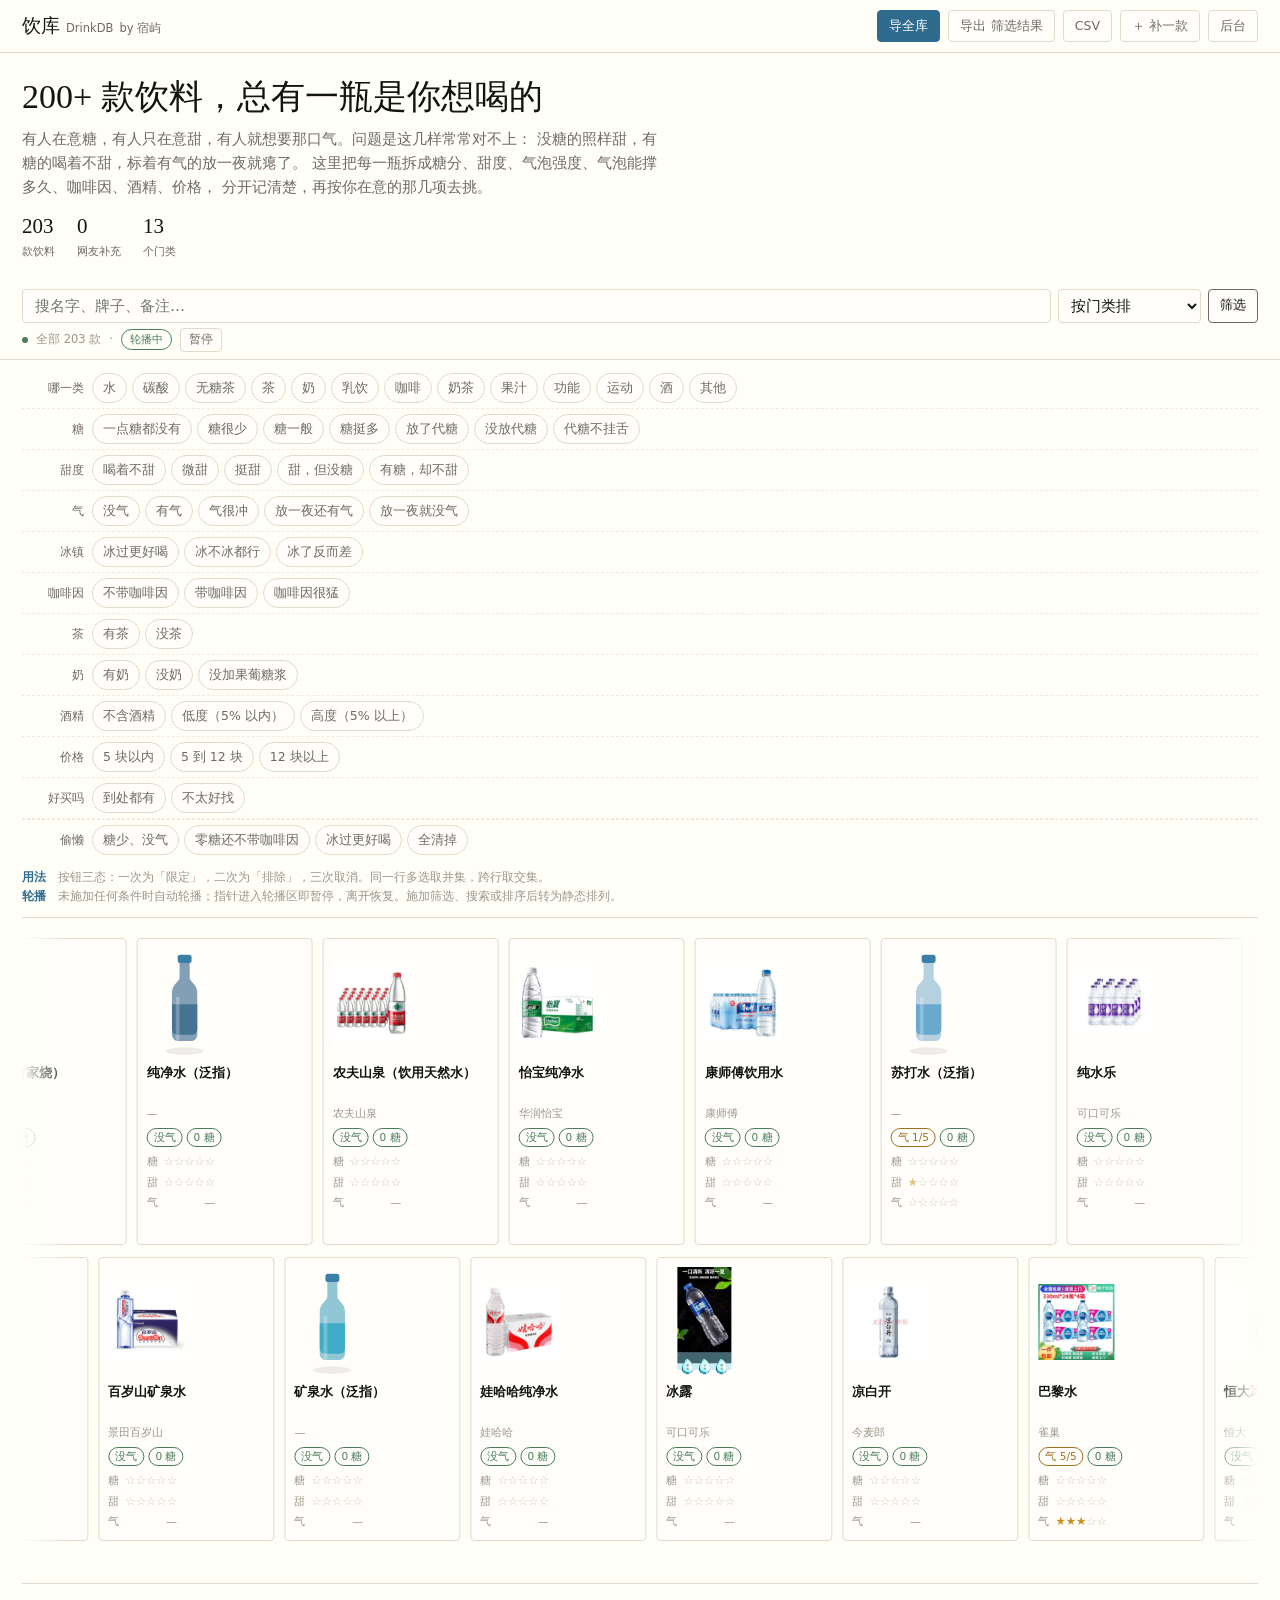
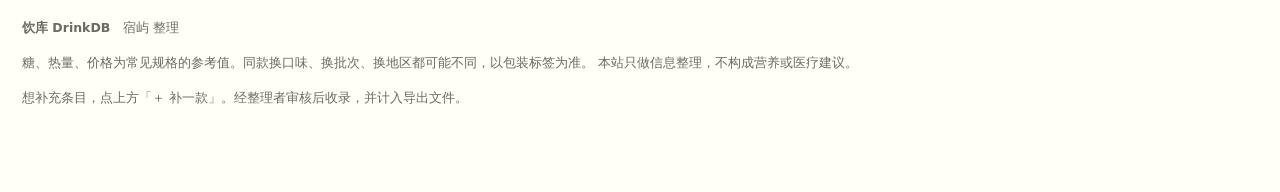
==== index.html @ 563e10b3 "饮库 DrinkDB：203 款饮料属性库 - 203 款饮料，含糖分/甜度/气泡强度/开瓶 24 小时后气泡残留/咖啡因/酒精/价格等 28 项特征 - 前台：无筛选时两排反向轮播（JS 驱动，指针" ====
<!DOCTYPE html>
<html lang="zh-CN">
<head>
<meta charset="utf-8">
<meta name="viewport" content="width=device-width, initial-scale=1, viewport-fit=cover">
<meta name="theme-color" content="#fffff8">
<title>饮库 DrinkDB · 200+ 款饮料，总有一瓶是你想喝的</title>
<meta name="description" content="200 多款饮料，逐瓶记下含糖量、甜度、气泡强度、气泡能撑多久、咖啡因、酒精和价格。可以按多项条件组合筛选，也能整库导成 Excel。">
<link rel="stylesheet" href="css/style.css">
</head>
<body>

<div class="topbar"><div class="wrap">
  <div class="logo">饮库<em>DrinkDB</em><em class="sig">by 宿屿</em></div>
  <div class="spacer"></div>
  <button class="tb fill" type="button" id="expAll">导全库</button>
  <button class="tb" type="button" id="expXls">导出<span class="only-wide">筛选结果</span></button>
  <button class="tb" type="button" id="expCsv">CSV</button>
  <button class="tb" type="button" id="openSubmit">＋ 补一款</button>
  <a class="tb" href="admin.html">后台</a>
</div></div>

<div class="wrap">

  <div class="hero">
    <h1>200+ 款饮料，总有一瓶是你想喝的</h1>
    <p>有人在意糖，有人只在意甜，有人就想要那口气。问题是这几样常常对不上：
       没糖的照样甜，有糖的喝着不甜，标着有气的放一夜就瘪了。
       这里把每一瓶拆成糖分、甜度、气泡强度、气泡能撑多久、咖啡因、酒精、价格，
       分开记清楚，再按你在意的那几项去挑。</p>

    <div class="tally">
      <div><b id="statAll">—</b><span>款饮料</span></div>
      <div><b id="statApproved">—</b><span>网友补充</span></div>
      <div><b id="statCats">—</b><span>个门类</span></div>
    </div>
    <p id="lsWarn" style="display:none;color:var(--warn);font-size:12.5px;margin-top:8px">
      这个浏览器把本地存储关了，网友补的条目只能暂存在内存里，刷新就没了。导出不受影响。
    </p>
  </div>
</div>

<!-- ================= 工具条 ================= -->
<div class="toolbar"><div class="wrap">
  <div class="row">
    <input class="search" type="search" id="search" placeholder="搜名字、牌子、备注…" aria-label="搜索">
    <select class="sortsel" id="sort" aria-label="排序"></select>
    <button class="tgl" type="button" id="filterToggle" aria-expanded="false" aria-controls="filterPanel">
      筛选 <b id="fnum" data-n="0">0</b>
    </button>
    <button class="tb" type="button" id="clearBtn" style="display:none">清空</button>
  </div>
  <div class="tallyline">
    <span class="dot" id="flowDot"></span>
    <span id="count">—</span>
    <span>·</span>
    <span id="modeTag">轮播中</span>
    <button class="tb" type="button" id="flowToggle" style="height:24px;font-size:11.5px;padding:0 8px">暂停</button>
  </div>
  <div class="summary" id="summary"></div>
</div></div>

<div class="wrap">
  <!-- ================= 筛选面板 ================= -->
  <div class="filters" id="filterPanel">
    <div id="filterRows"></div>
    <p class="fhint">
      <b>用法</b>　按钮三态：一次为「限定」，二次为「排除」，三次取消。同一行多选取并集，跨行取交集。<br>
      <b>轮播</b>　未施加任何条件时自动轮播；指针进入轮播区即暂停，离开恢复。施加筛选、搜索或排序后转为静态排列。
    </p>
  </div>

  <!-- ================= 流动区 ================= -->
  <div class="flow" id="flowZone">
    <div class="flowrow" id="flowA"></div>
    <div class="flowrow" id="flowB"></div>
  </div>

  <!-- ================= 网格 ================= -->
  <div class="grid" id="gridZone" style="display:none"></div>

  <footer>
    <p><b>饮库 DrinkDB</b>　<span id="footAuthor"></span></p>
    <p>糖、热量、价格为常见规格的参考值。同款换口味、换批次、换地区都可能不同，以包装标签为准。
       本站只做信息整理，不构成营养或医疗建议。</p>
    <p>想补充条目，点上方「＋ 补一款」。经整理者审核后收录，并计入导出文件。</p>
  </footer>
</div>

<!-- ================= 详情 ================= -->
<div class="modal" id="detail" role="dialog" aria-modal="true" aria-label="饮料详情">
  <div class="sheet">
    <div class="sheetbar">
      <h2>详情</h2>
      <button class="tb" type="button" data-close>关闭</button>
    </div>
    <div id="detailBody"></div>
  </div>
</div>

<!-- ================= 提交 ================= -->
<div class="modal" id="submit" role="dialog" aria-modal="true" aria-label="补一款饮料">
  <div class="sheet">
    <div class="sheetbar">
      <h2>补一款饮料</h2>
      <button class="tb" type="button" data-close>关闭</button>
    </div>
    <form id="submitForm">
      <div id="submitBody"></div>
      <div style="display:flex;gap:9px;margin-top:16px">
        <button class="tb fill" type="submit" style="height:38px;padding:0 16px">交给我审</button>
        <button class="tb" type="button" data-close style="height:38px;padding:0 16px">算了</button>
      </div>
    </form>
  </div>
</div>

<div class="toast" id="toast" role="status" aria-live="polite"></div>

<script src="js/config.js"></script>
<script src="js/data/_schema.js"></script>
<script src="js/data/01-water-soda.js"></script>
<script src="js/data/02-tea.js"></script>
<script src="js/data/03-milk-coffee.js"></script>
<script src="js/data/04-juice-sport.js"></script>
<script src="js/data/05-alcohol-other.js"></script>
<script src="assets/img/manifest.js"></script>
<script src="js/art.js"></script>
<script src="js/store.js"></script>
<script src="js/export.js"></script>
<script src="js/app.js"></script>
</body>
</html>
---- css/style.css ----
/* ============================================================
   饮库 DrinkDB —— 样式
   移动优先：先写给手机，再用 min-width 往上加。
   ============================================================ */
:root {
  --bg: #fffff8;
  --panel: #fffefa;
  --sunk: #f4f3e9;
  --text: #14140f;
  --muted: #6b6b62;
  --faint: #98988c;
  --rule: #dcdccd;
  --grid: #ececdf;
  --accent: #2f6b8f;
  --accent-soft: #e3eef4;
  --warn: #a1701f;
  --warn-soft: #f7efdb;
  --bad: #b23b3b;
  --bad-soft: #f9e6e4;
  --good: #4a7c59;
  --gold: #c9911f;
  --star-empty: #c9c9b9;
  --serif: "Palatino Linotype", Palatino, "Book Antiqua", Georgia, "Songti SC", "Source Han Serif SC", SimSun, serif;
  --sans: system-ui, -apple-system, "Segoe UI", "Microsoft YaHei", sans-serif;
  --mono: ui-monospace, Consolas, "Cascadia Mono", monospace;
  --r: 4px;
  --tap: 40px;
}
@media (prefers-color-scheme: dark) {
  :root {
    --bg: #141412; --panel: #1b1b18; --sunk: #23231f;
    --text: #e3e3da; --muted: #9c9c92; --faint: #78786f;
    --rule: #35352f; --grid: #292925;
    --accent: #82b5d8; --accent-soft: #1d2c36;
    --warn: #d8ae63; --warn-soft: #322a18;
    --bad: #e29a95; --bad-soft: #35201f;
    --good: #8fbf9f; --gold: #d9b356; --star-empty: #4d4d45;
  }
}
* { box-sizing: border-box; -webkit-tap-highlight-color: transparent; }
html, body { margin: 0; padding: 0; }
body {
  background: var(--bg); color: var(--text);
  font-family: var(--sans); font-size: 15px; line-height: 1.6;
  -webkit-font-smoothing: antialiased;
  overflow-x: hidden;
}
h1, h2 { font-family: var(--serif); font-weight: 400; margin: 0; }
a { color: var(--accent); }
button, input, select, textarea { font: inherit; color: inherit; }
:focus-visible { outline: 2px solid var(--accent); outline-offset: 2px; }
.wrap { max-width: 1460px; margin: 0 auto; padding: 0 14px; }
@media (min-width: 720px) { .wrap { padding: 0 22px; } }

/* ================= 顶栏 ================= */
.topbar {
  position: sticky; top: 0; z-index: 60;
  background: color-mix(in srgb, var(--bg) 94%, transparent);
  backdrop-filter: blur(10px); -webkit-backdrop-filter: blur(10px);
  border-bottom: 1px solid var(--rule);
}
.topbar .wrap {
  display: flex; align-items: center; gap: 8px;
  height: 52px; overflow-x: auto; scrollbar-width: none;
}
.topbar .wrap::-webkit-scrollbar { display: none; }
.logo { font-family: var(--serif); font-size: 19px; white-space: nowrap; flex: 0 0 auto; }
.logo em { font-style: normal; color: var(--muted); font-size: 11.5px; font-family: var(--sans); margin-left: 6px; }
.topbar .spacer { flex: 1 1 auto; min-width: 4px; }
.tb {
  border: 1px solid var(--rule); background: var(--panel); color: var(--muted);
  padding: 0 11px; height: 32px; border-radius: var(--r); cursor: pointer;
  font-size: 12.5px; text-decoration: none; white-space: nowrap; flex: 0 0 auto;
  display: inline-flex; align-items: center; gap: 5px;
}
.tb:hover, .tb:active { color: var(--text); border-color: var(--muted); }
.tb.fill { background: var(--accent); border-color: var(--accent); color: #fff; }
.tb.fill:hover { color: #fff; filter: brightness(1.08); }
/* 手机上把顶栏挤紧一点，尽量一屏放得下 */
@media (max-width: 600px) {
  .logo em { display: none; }
  .topbar .wrap { gap: 6px; height: 48px; }
  .tb { font-size: 12px; padding: 0 9px; height: 30px; }
  .tb .only-wide { display: none; }
}
.only-narrow { display: none; }
@media (max-width: 600px) { .only-narrow { display: inline; } }

/* ================= 开头 ================= */
.hero { padding: 22px 0 4px; }
.hero h1 { font-size: 25px; line-height: 1.28; margin-bottom: 8px; }
@media (min-width: 720px) { .hero h1 { font-size: 34px; } }
.hero p { color: var(--muted); margin: 0; font-size: 13.5px; }
@media (min-width: 720px) { .hero p { font-size: 15px; max-width: 68ch; } }
.tally { display: flex; flex-wrap: wrap; gap: 14px 22px; margin: 16px 0 2px; }
.tally div b { display: block; font-family: var(--serif); font-size: 21px; font-weight: 400; line-height: 1.1; }
.tally div span { font-size: 11px; color: var(--muted); }

/* ================= 工具条（吸顶） ================= */
.toolbar {
  position: sticky; top: 52px; z-index: 50;
  background: color-mix(in srgb, var(--bg) 94%, transparent);
  backdrop-filter: blur(10px); -webkit-backdrop-filter: blur(10px);
  border-bottom: 1px solid var(--rule);
  padding: 7px 0;
  margin: 14px 0 0;
}
.toolbar .row { display: flex; align-items: center; gap: 7px; }
.search {
  border: 1px solid var(--rule); background: var(--panel); border-radius: var(--r);
  padding: 0 12px; height: 34px; flex: 1 1 auto; min-width: 0;
}
.sortsel {
  border: 1px solid var(--rule); background: var(--panel); border-radius: var(--r);
  height: 34px; padding: 0 8px; cursor: pointer; flex: 0 0 auto; max-width: 44vw;
}
.tgl {
  border: 1px solid var(--rule); background: var(--panel); border-radius: var(--r);
  height: 34px; padding: 0 11px; cursor: pointer; flex: 0 0 auto; color: var(--muted);
  display: inline-flex; align-items: center; gap: 6px; font-size: 13px;
}
.tgl[aria-expanded="true"] { color: var(--text); border-color: var(--muted); }
.tgl b {
  background: var(--accent); color: #fff; font-weight: 400; font-size: 11px;
  min-width: 17px; height: 17px; border-radius: 9px; display: inline-flex;
  align-items: center; justify-content: center; padding: 0 5px;
}
.tgl b:empty, .tgl b[data-n="0"] { display: none; }
.tallyline { font-size: 11.5px; color: var(--faint); display: flex; gap: 8px; align-items: center; margin-top: 5px; flex-wrap: wrap; }
.dot { width: 6px; height: 6px; border-radius: 50%; background: var(--good); flex: 0 0 auto; }
.dot.paused { background: var(--warn); }

/* ================= 筛选面板 ================= */
.filters { display: none; padding: 6px 0 8px; border-bottom: 1px solid var(--rule); }
.filters.open { display: block; }
.frow { display: flex; gap: 8px; padding: 5px 0; border-bottom: 1px dashed var(--grid); }
.frow:last-child { border-bottom: 0; }
.frow > .fk {
  flex: 0 0 46px; font-size: 11px; color: var(--muted); padding-top: 8px;
  text-align: right; line-height: 1.3;
}
.frow .fv { display: flex; flex-wrap: wrap; gap: 5px; flex: 1 1 auto; min-width: 0; }
@media (min-width: 720px) {
  .frow > .fk { flex-basis: 62px; font-size: 11.5px; }
  .filters { padding: 8px 0 10px; }
}
.chip {
  border: 1px solid var(--rule); background: var(--panel); color: var(--muted);
  padding: 0 10px; height: 30px; border-radius: 999px; font-size: 12.5px;
  cursor: pointer; transition: background .12s, color .12s, border-color .12s;
  display: inline-flex; align-items: center; gap: 4px; white-space: nowrap;
}
.chip:active { transform: scale(.96); }
/* 三态：未选 / 选（蓝） / 不要（红） */
.chip[data-st="1"] { background: var(--accent); border-color: var(--accent); color: #fff; }
.chip[data-st="2"] { background: var(--bad); border-color: var(--bad); color: #fff; }
.chip[data-st="2"]::before { content: "✕"; font-size: 10px; opacity: .9; }
.fhint { font-size: 11.5px; color: var(--faint); margin: 8px 0 0; line-height: 1.7; }
.fhint b { color: var(--accent); }
.fhint i { color: var(--bad); font-style: normal; }
.quick { border-top: 1px dashed var(--grid); }

/* 已选条件摘要 */
.summary { display: flex; flex-wrap: wrap; gap: 5px; margin-top: 7px; }
.summary:empty { display: none; }
.sm {
  font-size: 11.5px; padding: 2px 9px; border-radius: 999px; cursor: pointer;
  border: 1px solid currentColor; background: transparent;
}
.sm.inc { color: var(--accent); }
.sm.exc { color: var(--bad); }

/* ================= 流动区 ================= */
.flow { margin: 14px 0 4px; }
.flowrow {
  position: relative; overflow: hidden; padding: 6px 0;
  touch-action: pan-y; cursor: grab;
  mask-image: linear-gradient(90deg, transparent, #000 4%, #000 96%, transparent);
  -webkit-mask-image: linear-gradient(90deg, transparent, #000 4%, #000 96%, transparent);
}
.flowrow.grabbing { cursor: grabbing; }
.flowtrack { display: flex; gap: 10px; width: max-content; }
.card {
  flex: 0 0 auto; width: 138px; background: var(--panel);
  border: 1px solid var(--rule); border-radius: var(--r);
  padding: 9px; display: flex; flex-direction: column; gap: 6px;
  cursor: pointer; text-align: left;
}
@media (min-width: 560px) { .card { width: 162px; } }
@media (min-width: 900px) { .card { width: 176px; } }
.card:active { border-color: var(--muted); background: var(--sunk); }
.card .art { display: flex; justify-content: center; align-items: center; height: 92px; }
@media (min-width: 560px) { .card .art { height: 110px; } }
/* 真实产品图：统一按框内等比缩放，方图也不会被拉变形 */
.art-img { object-fit: contain; max-width: 100%; max-height: 100%; display: block; }
.card .nm { font-size: 13px; line-height: 1.35; font-weight: 600; min-height: 2.7em; }
.card .br { font-size: 11px; color: var(--faint); }
.card .rows { display: flex; flex-direction: column; gap: 3px; font-size: 11px; color: var(--muted); }
.card .rows .row { display: flex; justify-content: space-between; align-items: center; gap: 6px; }
.card .rows .k { color: var(--faint); flex: 0 0 auto; }
.card .rows .v { text-align: right; }
.marks { display: flex; flex-wrap: wrap; gap: 4px; }
.mk { font-size: 10.5px; line-height: 1.6; padding: 0 6px; border-radius: 999px; border: 1px solid currentColor; white-space: nowrap; }
.mk.flat { color: var(--good); }
.mk.fizz { color: var(--warn); }
.mk.sub { color: var(--accent); }
.mk.sweet { color: var(--bad); }
.mk.booze { color: var(--bad); }
.mk.caff { color: var(--accent); }

/* ================= 网格 ================= */
.grid { display: grid; grid-template-columns: repeat(auto-fill, minmax(138px, 1fr)); gap: 9px; margin: 14px 0 40px; }
@media (min-width: 560px) { .grid { grid-template-columns: repeat(auto-fill, minmax(162px, 1fr)); gap: 11px; } }
@media (min-width: 900px) { .grid { grid-template-columns: repeat(auto-fill, minmax(176px, 1fr)); gap: 12px; } }
.grid .card { width: auto; }
.nothing { padding: 48px 12px; text-align: center; color: var(--muted); font-size: 14px; }

/* ================= 详情（手机上从底部升起） ================= */
.modal { position: fixed; inset: 0; z-index: 120; display: none; background: rgba(20,20,15,.5); }
.modal.on { display: block; }
.sheet {
  background: var(--bg); overflow-y: auto;
  position: absolute; left: 0; right: 0; bottom: 0; top: 0;
  padding: 18px 16px 40px;
  -webkit-overflow-scrolling: touch;
}
@media (min-width: 720px) {
  .sheet { position: relative; margin: 26px auto; max-width: 720px; top: auto; bottom: auto; border: 1px solid var(--rule); border-radius: var(--r); max-height: calc(100vh - 60px); }
}
.sheetbar { display: flex; align-items: center; gap: 10px; margin-bottom: 14px; position: sticky; top: -18px; background: var(--bg); padding: 10px 0; margin-top: -18px; }
.sheetbar h2 { font-size: 19px; flex: 1; min-width: 0; }
.sheet .head { display: flex; gap: 14px; align-items: flex-start; }
.sheet .sub { color: var(--muted); font-size: 12.5px; }
.sheet dl { display: grid; grid-template-columns: 92px 1fr; gap: 7px 12px; margin: 16px 0 0; font-size: 13.5px; }
@media (min-width: 560px) { .sheet dl { grid-template-columns: 108px 1fr; } }
.sheet dt { color: var(--muted); }
.sheet dd { margin: 0; }
.bar { height: 7px; background: var(--sunk); border-radius: 99px; overflow: hidden; display: inline-block; width: 96px; vertical-align: middle; }
.bar i { display: block; height: 100%; background: var(--accent); }
.stars { white-space: nowrap; }
.stars i { font-style: normal; color: var(--star-empty); font-size: 1.1em; line-height: 1; }
.stars i.on { color: var(--gold); }
.stars i.half { color: var(--gold); opacity: .55; }
.card .rows .stars i { font-size: 11.5px; }

/* ================= 表单 ================= */
.fgrid { display: grid; grid-template-columns: 1fr; gap: 11px 14px; }
@media (min-width: 560px) { .fgrid { grid-template-columns: repeat(auto-fit, minmax(180px, 1fr)); } }
.field { display: flex; flex-direction: column; gap: 4px; }
.field label { font-size: 12px; color: var(--muted); }
.field input, .field select, .field textarea {
  border: 1px solid var(--rule); background: var(--panel); border-radius: var(--r);
  padding: 9px 11px; min-height: var(--tap);
}
.field.req label::after { content: " 必填"; color: var(--bad); font-size: 11px; }
.hintline { font-size: 12px; color: var(--muted); line-height: 1.7; }
fieldset { border: 1px solid var(--rule); border-radius: var(--r); padding: 13px 14px 15px; margin: 0 0 14px; }
legend { font-size: 12.5px; color: var(--muted); padding: 0 6px; }

/* ================= 后台 ================= */
.queue { display: flex; flex-direction: column; gap: 11px; }
.item { border: 1px solid var(--rule); background: var(--panel); border-radius: var(--r); padding: 13px 14px; }
.item .top { display: flex; gap: 8px; align-items: baseline; flex-wrap: wrap; }
.item .top .nm { font-weight: 600; font-size: 15px; }
.item .meta { font-size: 11.5px; color: var(--faint); }
.item .kv { display: flex; flex-wrap: wrap; gap: 5px 14px; font-size: 12.5px; color: var(--muted); margin-top: 8px; }
.item .kv span b { font-weight: 400; color: var(--faint); }
.item .acts { display: flex; gap: 7px; margin-top: 11px; flex-wrap: wrap; }
.item .acts .tb { height: 34px; }
.tag { font-size: 11px; border: 1px solid currentColor; border-radius: 999px; padding: 1px 8px; white-space: nowrap; }
.tag.wait { color: var(--warn); }
.tag.live { color: var(--good); }
.tag.nope { color: var(--bad); }

footer { border-top: 1px solid var(--rule); margin-top: 36px; padding: 20px 0 70px; color: var(--muted); font-size: 12.5px; line-height: 1.8; }
footer code { font-family: var(--mono); font-size: 11.5px; background: var(--sunk); padding: 1px 5px; border-radius: 2px; }

.toast {
  position: fixed; left: 50%; bottom: 24px; transform: translate(-50%, 16px);
  background: var(--text); color: var(--bg); padding: 10px 18px; border-radius: var(--r);
  font-size: 13px; opacity: 0; pointer-events: none; transition: opacity .18s, transform .18s;
  z-index: 200; max-width: 88vw; text-align: center;
}
.toast.up { opacity: 1; transform: translate(-50%, 0); }
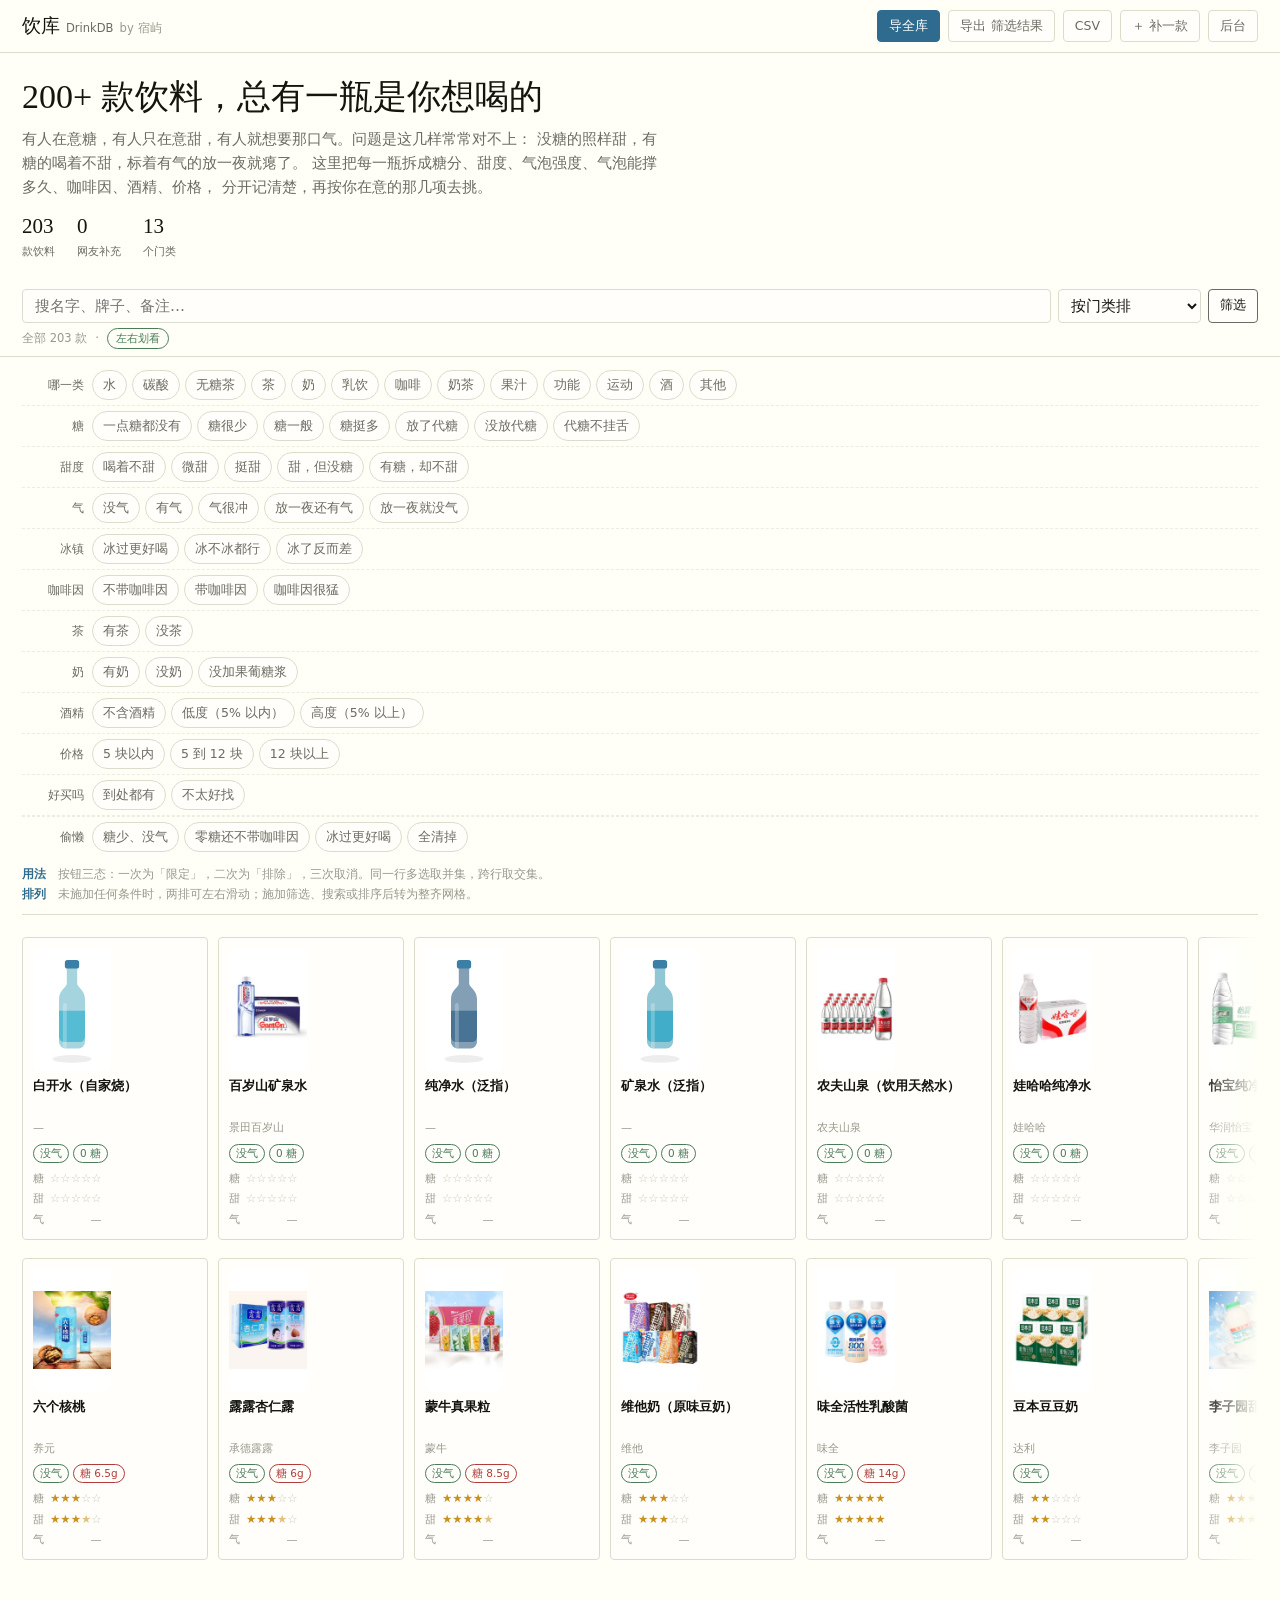
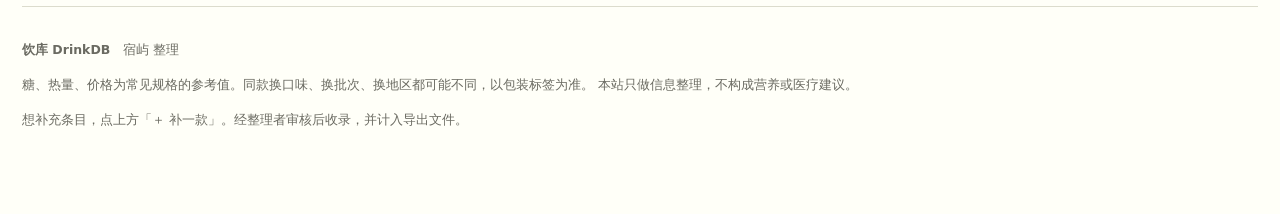
==== commit 5db21642: "取消自动轮播，改为浏览器原生横滑；移动端布局重整 - 两排改为原生横向滚动：完全静止、不占 CPU、系统惯性手感，切筛选回来位置不丢 - 删掉 Marquee 引擎、暂停按钮、rAF/定时器驱动与 f" ====
--- a/index.html
+++ b/index.html
@@ -51,11 +51,9 @@
     <button class="tb" type="button" id="clearBtn" style="display:none">清空</button>
   </div>
   <div class="tallyline">
-    <span class="dot" id="flowDot"></span>
     <span id="count">—</span>
     <span>·</span>
-    <span id="modeTag">轮播中</span>
-    <button class="tb" type="button" id="flowToggle" style="height:24px;font-size:11.5px;padding:0 8px">暂停</button>
+    <span id="modeTag">左右划看</span>
   </div>
   <div class="summary" id="summary"></div>
 </div></div>
@@ -66,11 +64,11 @@
     <div id="filterRows"></div>
     <p class="fhint">
       <b>用法</b>　按钮三态：一次为「限定」，二次为「排除」，三次取消。同一行多选取并集，跨行取交集。<br>
-      <b>轮播</b>　未施加任何条件时自动轮播；指针进入轮播区即暂停，离开恢复。施加筛选、搜索或排序后转为静态排列。
+      <b>排列</b>　未施加任何条件时，两排可左右滑动；施加筛选、搜索或排序后转为整齐网格。
     </p>
   </div>
 
-  <!-- ================= 流动区 ================= -->
+  <!-- ================= 两排横滑 ================= -->
   <div class="flow" id="flowZone">
     <div class="flowrow" id="flowA"></div>
     <div class="flowrow" id="flowB"></div>
--- a/css/style.css
+++ b/css/style.css
@@ -66,6 +66,7 @@
 .topbar .wrap::-webkit-scrollbar { display: none; }
 .logo { font-family: var(--serif); font-size: 19px; white-space: nowrap; flex: 0 0 auto; }
 .logo em { font-style: normal; color: var(--muted); font-size: 11.5px; font-family: var(--sans); margin-left: 6px; }
+.logo .sig { color: var(--faint); letter-spacing: .02em; }
 .topbar .spacer { flex: 1 1 auto; min-width: 4px; }
 .tb {
   border: 1px solid var(--rule); background: var(--panel); color: var(--muted);
@@ -78,7 +79,8 @@
 .tb.fill:hover { color: #fff; filter: brightness(1.08); }
 /* 手机上把顶栏挤紧一点，尽量一屏放得下 */
 @media (max-width: 600px) {
-  .logo em { display: none; }
+  .logo em:not(.sig) { display: none; }        /* 藏掉 DrinkDB 字样，但署名保留 */
+  .logo .sig { font-size: 11px; margin-left: 5px; }
   .topbar .wrap { gap: 6px; height: 48px; }
   .tb { font-size: 12px; padding: 0 9px; height: 30px; }
   .tb .only-wide { display: none; }
@@ -127,8 +129,6 @@
 }
 .tgl b:empty, .tgl b[data-n="0"] { display: none; }
 .tallyline { font-size: 11.5px; color: var(--faint); display: flex; gap: 8px; align-items: center; margin-top: 5px; flex-wrap: wrap; }
-.dot { width: 6px; height: 6px; border-radius: 50%; background: var(--good); flex: 0 0 auto; }
-.dot.paused { background: var(--warn); }
 
 /* ================= 筛选面板 ================= */
 .filters { display: none; padding: 6px 0 8px; border-bottom: 1px solid var(--rule); }
@@ -170,27 +170,52 @@
 .sm.inc { color: var(--accent); }
 .sm.exc { color: var(--bad); }
 
-/* ================= 流动区 ================= */
+/* ================= 两排横滑 =================
+   浏览器原生横向滚动：不动就完全静止，不占 CPU；惯性、边缘回弹
+   都是系统原生手感。上一版 JS 逐帧平移在卡片多的时候会卡成幻灯片。 */
 .flow { margin: 14px 0 4px; }
 .flowrow {
-  position: relative; overflow: hidden; padding: 6px 0;
-  touch-action: pan-y; cursor: grab;
-  mask-image: linear-gradient(90deg, transparent, #000 4%, #000 96%, transparent);
-  -webkit-mask-image: linear-gradient(90deg, transparent, #000 4%, #000 96%, transparent);
-}
-.flowrow.grabbing { cursor: grabbing; }
-.flowtrack { display: flex; gap: 10px; width: max-content; }
+  overflow-x: auto; overflow-y: hidden;
+  -webkit-overflow-scrolling: touch;
+  overscroll-behavior-x: contain;
+  scroll-snap-type: x proximity;
+  scrollbar-width: thin;
+  padding: 8px 0 10px;
+  /* 右边渐隐，暗示还能往右划 */
+  mask-image: linear-gradient(90deg, #000 calc(100% - 56px), transparent);
+  -webkit-mask-image: linear-gradient(90deg, #000 calc(100% - 56px), transparent);
+}
+.flowrow::-webkit-scrollbar { height: 6px; }
+.flowrow::-webkit-scrollbar-thumb { background: var(--rule); border-radius: 3px; }
+.flowrow::-webkit-scrollbar-track { background: transparent; }
+.flowtrack { display: flex; gap: 10px; width: max-content; padding-right: 60px; }
+/* 手机上让这两排通到屏幕两边，一眼就看得出能滑，而不是像被裁掉 */
+@media (max-width: 719px) {
+  .flow { margin-left: -14px; margin-right: -14px; }
+  .flowrow { padding-left: 14px; padding-right: 14px; }
+}
 .card {
-  flex: 0 0 auto; width: 138px; background: var(--panel);
+  flex: 0 0 auto; width: 154px; background: var(--panel);
   border: 1px solid var(--rule); border-radius: var(--r);
-  padding: 9px; display: flex; flex-direction: column; gap: 6px;
-  cursor: pointer; text-align: left;
-}
-@media (min-width: 560px) { .card { width: 162px; } }
-@media (min-width: 900px) { .card { width: 176px; } }
+  padding: 10px; display: flex; flex-direction: column; gap: 7px;
+  cursor: pointer; text-align: left; scroll-snap-align: start;
+}
+.flowtrack .card { scroll-snap-align: start; }
+@media (min-width: 560px) { .card { width: 172px; } }
+@media (min-width: 900px) { .card { width: 186px; } }
 .card:active { border-color: var(--muted); background: var(--sunk); }
-.card .art { display: flex; justify-content: center; align-items: center; height: 92px; }
-@media (min-width: 560px) { .card .art { height: 110px; } }
+.card .art {
+  display: flex; justify-content: center; align-items: center;
+  height: 108px; background: #fff; border-radius: 3px;
+}
+@media (min-width: 560px) { .card .art { height: 122px; } }
+.card .nm { font-size: 13.5px; line-height: 1.35; font-weight: 600; min-height: 2.7em; }
+.card .br { font-size: 11.5px; color: var(--faint); }
+.card .rows { display: flex; flex-direction: column; gap: 3px; font-size: 11.5px; color: var(--muted); }
+.card .rows .row { display: flex; justify-content: space-between; align-items: center; gap: 6px; }
+.card .rows .k { color: var(--faint); flex: 0 0 auto; }
+.card .rows .v { text-align: right; }
+@media (prefers-color-scheme: dark) { .card .art { background: #f6f6f0; } }
 /* 真实产品图：统一按框内等比缩放，方图也不会被拉变形 */
 .art-img { object-fit: contain; max-width: 100%; max-height: 100%; display: block; }
 .card .nm { font-size: 13px; line-height: 1.35; font-weight: 600; min-height: 2.7em; }
@@ -209,9 +234,9 @@
 .mk.caff { color: var(--accent); }
 
 /* ================= 网格 ================= */
-.grid { display: grid; grid-template-columns: repeat(auto-fill, minmax(138px, 1fr)); gap: 9px; margin: 14px 0 40px; }
-@media (min-width: 560px) { .grid { grid-template-columns: repeat(auto-fill, minmax(162px, 1fr)); gap: 11px; } }
-@media (min-width: 900px) { .grid { grid-template-columns: repeat(auto-fill, minmax(176px, 1fr)); gap: 12px; } }
+.grid { display: grid; grid-template-columns: repeat(auto-fill, minmax(154px, 1fr)); gap: 10px; margin: 14px 0 40px; }
+@media (min-width: 560px) { .grid { grid-template-columns: repeat(auto-fill, minmax(172px, 1fr)); gap: 11px; } }
+@media (min-width: 900px) { .grid { grid-template-columns: repeat(auto-fill, minmax(186px, 1fr)); gap: 12px; } }
 .grid .card { width: auto; }
 .nothing { padding: 48px 12px; text-align: center; color: var(--muted); font-size: 14px; }
 
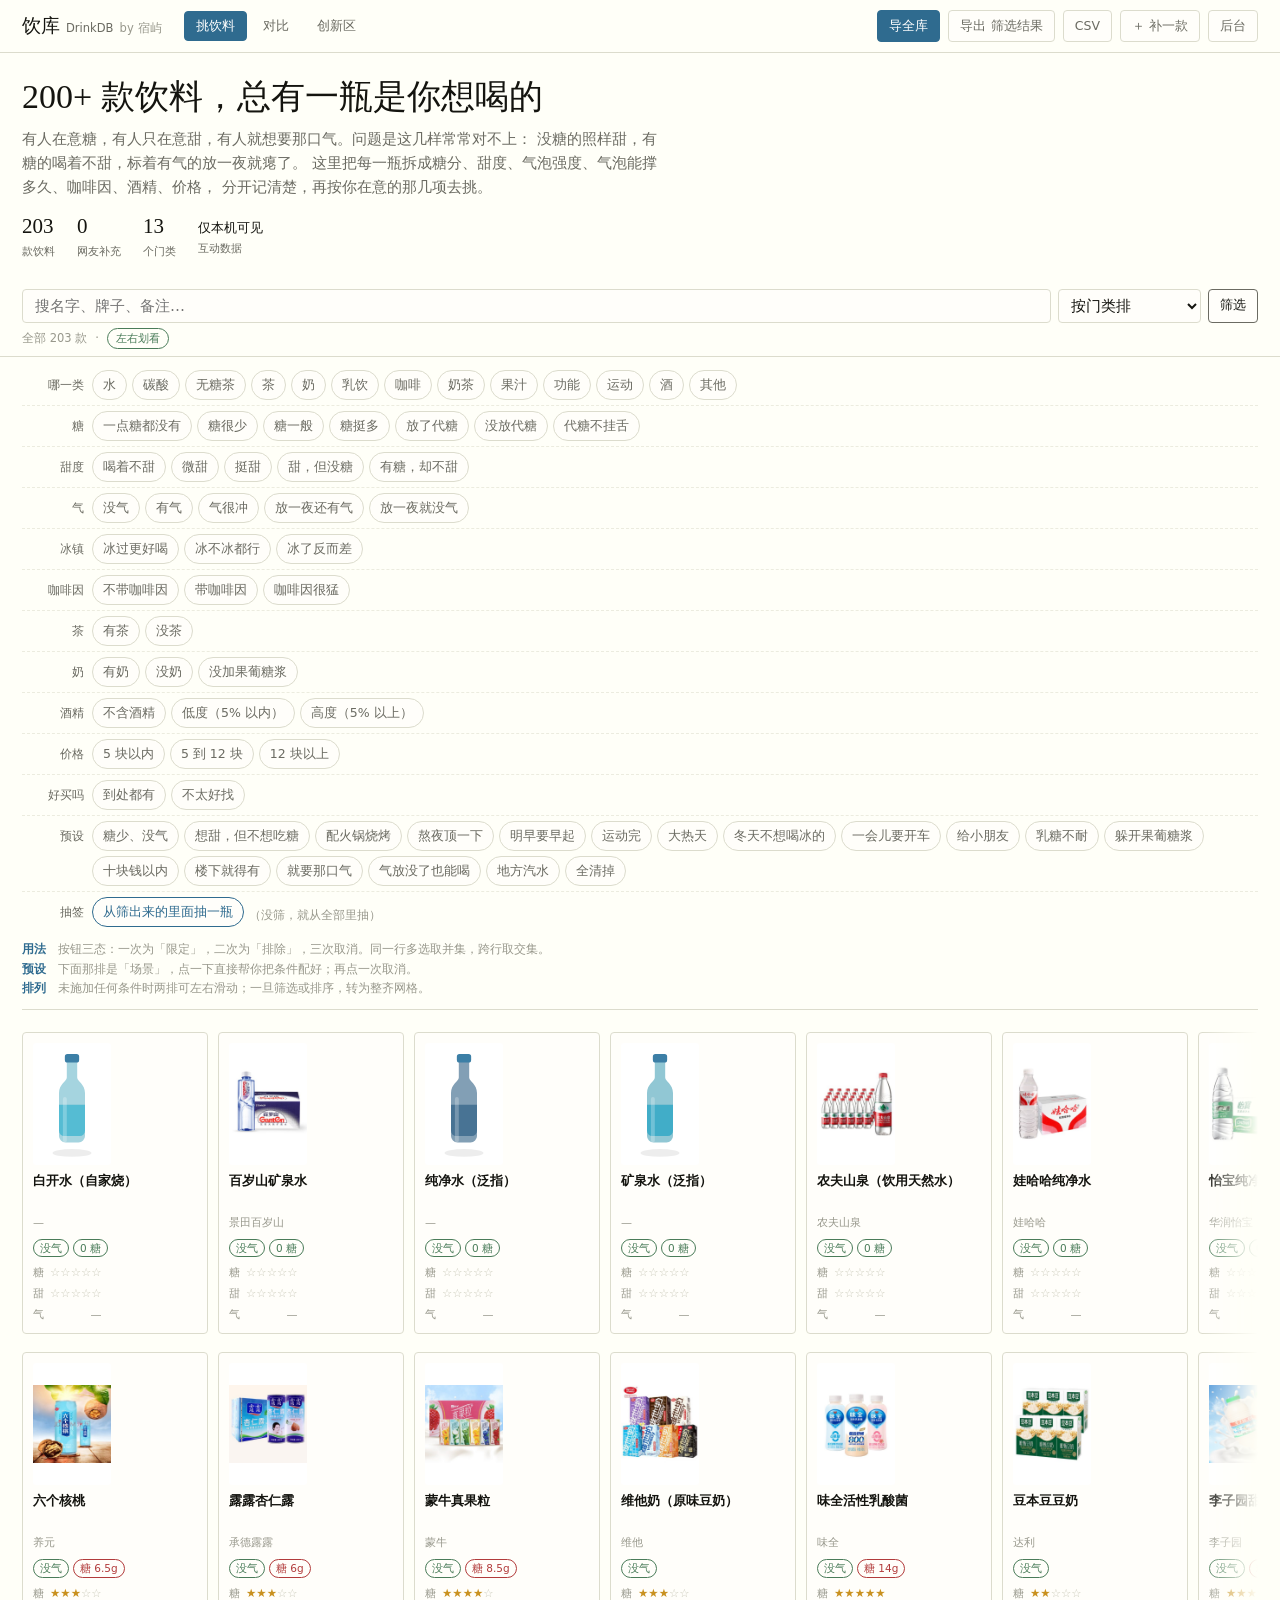
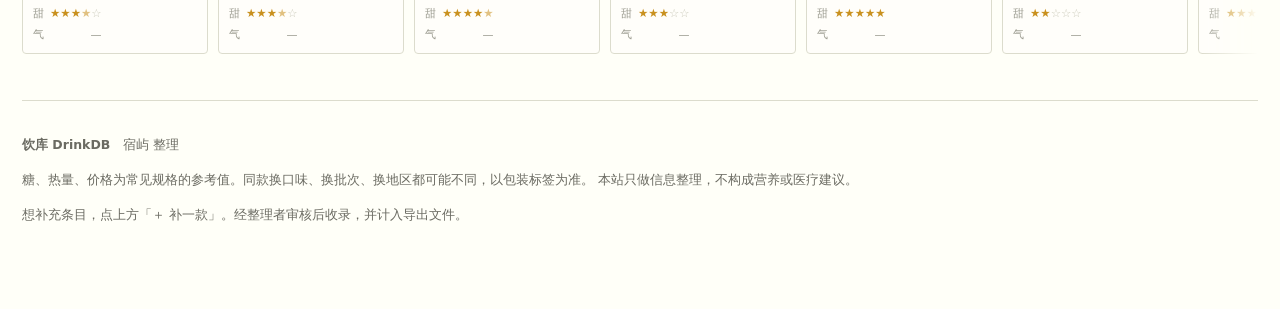
==== commit d89ab6d0: "新增：场景预设、点赞评论、随机抽签、对比视图、创新区、Cloudflare 后端 ① 预设（原「偷懒」）    - js/presets.js：17 个场景预设，直接写成判定函数，能表达筛选行表达不了" ====
--- a/index.html
+++ b/index.html
@@ -5,13 +5,18 @@
 <meta name="viewport" content="width=device-width, initial-scale=1, viewport-fit=cover">
 <meta name="theme-color" content="#fffff8">
 <title>饮库 DrinkDB · 200+ 款饮料，总有一瓶是你想喝的</title>
-<meta name="description" content="200 多款饮料，逐瓶记下含糖量、甜度、气泡强度、气泡能撑多久、咖啡因、酒精和价格。可以按多项条件组合筛选，也能整库导成 Excel。">
+<meta name="description" content="200 多款饮料，逐瓶记下含糖量、甜度、气泡强度、气泡能撑多久、咖啡因、酒精和价格。可以按场景预设挑、可以横向对比、也能整库导成 Excel。">
 <link rel="stylesheet" href="css/style.css">
 </head>
 <body>
 
 <div class="topbar"><div class="wrap">
   <div class="logo">饮库<em>DrinkDB</em><em class="sig">by 宿屿</em></div>
+  <nav class="viewtabs" role="tablist" aria-label="切换视图">
+    <button class="vt" type="button" data-view="browse" role="tab" aria-selected="true">挑饮料</button>
+    <button class="vt" type="button" data-view="compare" role="tab" aria-selected="false">对比</button>
+    <button class="vt" type="button" data-view="lab" role="tab" aria-selected="false">创新区</button>
+  </nav>
   <div class="spacer"></div>
   <button class="tb fill" type="button" id="expAll">导全库</button>
   <button class="tb" type="button" id="expXls">导出<span class="only-wide">筛选结果</span></button>
@@ -33,6 +38,7 @@
       <div><b id="statAll">—</b><span>款饮料</span></div>
       <div><b id="statApproved">—</b><span>网友补充</span></div>
       <div><b id="statCats">—</b><span>个门类</span></div>
+      <div><b id="statMode" style="font-size:13px;padding-top:6px">—</b><span>互动数据</span></div>
     </div>
     <p id="lsWarn" style="display:none;color:var(--warn);font-size:12.5px;margin-top:8px">
       这个浏览器把本地存储关了，网友补的条目只能暂存在内存里，刷新就没了。导出不受影响。
@@ -40,56 +46,122 @@
   </div>
 </div>
 
-<!-- ================= 工具条 ================= -->
-<div class="toolbar"><div class="wrap">
-  <div class="row">
-    <input class="search" type="search" id="search" placeholder="搜名字、牌子、备注…" aria-label="搜索">
-    <select class="sortsel" id="sort" aria-label="排序"></select>
-    <button class="tgl" type="button" id="filterToggle" aria-expanded="false" aria-controls="filterPanel">
-      筛选 <b id="fnum" data-n="0">0</b>
-    </button>
-    <button class="tb" type="button" id="clearBtn" style="display:none">清空</button>
-  </div>
-  <div class="tallyline">
-    <span id="count">—</span>
-    <span>·</span>
-    <span id="modeTag">左右划看</span>
-  </div>
-  <div class="summary" id="summary"></div>
-</div></div>
-
-<div class="wrap">
-  <!-- ================= 筛选面板 ================= -->
-  <div class="filters" id="filterPanel">
-    <div id="filterRows"></div>
-    <p class="fhint">
-      <b>用法</b>　按钮三态：一次为「限定」，二次为「排除」，三次取消。同一行多选取并集，跨行取交集。<br>
-      <b>排列</b>　未施加任何条件时，两排可左右滑动；施加筛选、搜索或排序后转为整齐网格。
-    </p>
-  </div>
-
-  <!-- ================= 两排横滑 ================= -->
-  <div class="flow" id="flowZone">
-    <div class="flowrow" id="flowA"></div>
-    <div class="flowrow" id="flowB"></div>
-  </div>
-
-  <!-- ================= 网格 ================= -->
-  <div class="grid" id="gridZone" style="display:none"></div>
-
-  <footer>
-    <p><b>饮库 DrinkDB</b>　<span id="footAuthor"></span></p>
-    <p>糖、热量、价格为常见规格的参考值。同款换口味、换批次、换地区都可能不同，以包装标签为准。
-       本站只做信息整理，不构成营养或医疗建议。</p>
-    <p>想补充条目，点上方「＋ 补一款」。经整理者审核后收录，并计入导出文件。</p>
-  </footer>
+<!-- ==================================================================
+     视图一：挑饮料
+     ================================================================== -->
+<div id="view-browse">
+
+  <div class="toolbar"><div class="wrap">
+    <div class="row">
+      <input class="search" type="search" id="search" placeholder="搜名字、牌子、备注…" aria-label="搜索">
+      <select class="sortsel" id="sort" aria-label="排序"></select>
+      <button class="tgl" type="button" id="filterToggle" aria-expanded="false" aria-controls="filterPanel">
+        筛选 <b id="fnum" data-n="0">0</b>
+      </button>
+      <button class="tb" type="button" id="clearBtn" style="display:none">清空</button>
+    </div>
+    <div class="tallyline">
+      <span id="count">—</span>
+      <span>·</span>
+      <span id="modeTag">左右划看</span>
+    </div>
+    <div class="summary" id="summary"></div>
+  </div></div>
+
+  <div class="wrap">
+    <div class="filters" id="filterPanel">
+      <div id="filterRows"></div>
+      <p class="fhint">
+        <b>用法</b>　按钮三态：一次为「限定」，二次为「排除」，三次取消。同一行多选取并集，跨行取交集。<br>
+        <b>预设</b>　下面那排是「场景」，点一下直接帮你把条件配好；再点一次取消。<br>
+        <b>排列</b>　未施加任何条件时两排可左右滑动；一旦筛选或排序，转为整齐网格。
+      </p>
+    </div>
+
+    <!-- 抽签结果 -->
+    <div class="drawbox" id="drawBox" style="display:none"></div>
+
+    <div class="flow" id="flowZone">
+      <div class="flowrow" id="flowA"></div>
+      <div class="flowrow" id="flowB"></div>
+    </div>
+
+    <div class="grid" id="gridZone" style="display:none"></div>
+
+    <footer>
+      <p><b>饮库 DrinkDB</b>　<span id="footAuthor"></span></p>
+      <p>糖、热量、价格为常见规格的参考值。同款换口味、换批次、换地区都可能不同，以包装标签为准。
+         本站只做信息整理，不构成营养或医疗建议。</p>
+      <p>想补充条目，点上方「＋ 补一款」。经整理者审核后收录，并计入导出文件。</p>
+    </footer>
+  </div>
+</div>
+
+<!-- ==================================================================
+     视图二：对比
+     ================================================================== -->
+<div id="view-compare" style="display:none">
+  <div class="wrap">
+    <section class="lab">
+      <h2>饮料对比</h2>
+      <p class="lead">挑 2 到 3 款，一行一个属性横着比。带底色的格子是这一行里更接近「糖少、没气」的那个。</p>
+
+      <div class="cmp-bar">
+        <input class="search" type="search" id="cmpSearch" placeholder="搜一款加进对比…" aria-label="搜索要对比的饮料">
+        <div class="cmp-picked" id="cmpPicked"></div>
+        <button class="tb" type="button" id="cmpClear">清空</button>
+      </div>
+      <div class="cmp-hits" id="cmpHits"></div>
+
+      <div class="cmp-host" id="cmpHost"></div>
+    </section>
+    <footer>
+      <p><b>饮库 DrinkDB</b>　<span id="footAuthor2"></span></p>
+      <p>对比里的数值同样来自内置底库与网友补充，参考值为常见规格。</p>
+    </footer>
+  </div>
+</div>
+
+<!-- ==================================================================
+     视图三：创新区
+     ================================================================== -->
+<div id="view-lab" style="display:none">
+  <div class="wrap">
+
+    <section class="lab">
+      <h2>今晚喝什么</h2>
+      <p class="lead">不挑了，交给运气。摇出来的结果会跟着你在「挑饮料」里设的筛选条件走。</p>
+      <div id="labSlot"></div>
+    </section>
+
+    <section class="lab">
+      <h2>中国汽水地图</h2>
+      <p class="lead">每个地方都有自己的那瓶汽水。这里按产地归拢，点一款直接看它什么脾气。</p>
+      <div id="labMap"></div>
+    </section>
+
+    <section class="lab">
+      <h2>一瓶几块方糖</h2>
+      <p class="lead">「含糖 10.6g/100ml」没什么感觉，「一瓶 12 块方糖」才有。</p>
+      <div id="labCubes"></div>
+    </section>
+
+    <section class="lab">
+      <h2>说点什么</h2>
+      <div id="labSuggest"></div>
+    </section>
+
+    <footer>
+      <p><b>饮库 DrinkDB</b>　<span id="footAuthor3"></span></p>
+    </footer>
+  </div>
 </div>
 
 <!-- ================= 详情 ================= -->
 <div class="modal" id="detail" role="dialog" aria-modal="true" aria-label="饮料详情">
   <div class="sheet">
     <div class="sheetbar">
-      <h2>详情</h2>
+      <h2 id="detailTitle">详情</h2>
       <button class="tb" type="button" data-close>关闭</button>
     </div>
     <div id="detailBody"></div>
@@ -122,10 +194,15 @@
 <script src="js/data/03-milk-coffee.js"></script>
 <script src="js/data/04-juice-sport.js"></script>
 <script src="js/data/05-alcohol-other.js"></script>
-<script src="assets/img/manifest.js"></script>
+<script src="img/manifest.js"></script>
 <script src="js/art.js"></script>
+<script src="js/sha256.js"></script>
 <script src="js/store.js"></script>
+<script src="js/user.js"></script>
+<script src="js/presets.js"></script>
 <script src="js/export.js"></script>
+<script src="js/compare.js"></script>
+<script src="js/lab.js"></script>
 <script src="js/app.js"></script>
 </body>
 </html>
--- a/css/style.css
+++ b/css/style.css
@@ -282,6 +282,216 @@
 fieldset { border: 1px solid var(--rule); border-radius: var(--r); padding: 13px 14px 15px; margin: 0 0 14px; }
 legend { font-size: 12.5px; color: var(--muted); padding: 0 6px; }
 
+/* ================= 顶部视图切换 ================= */
+.viewtabs { display: flex; gap: 4px; margin-left: 14px; flex: 0 0 auto; }
+.vt {
+  border: 1px solid transparent; background: transparent; color: var(--muted);
+  font-size: 13px; padding: 4px 11px; border-radius: var(--r); cursor: pointer; white-space: nowrap;
+}
+.vt:hover { color: var(--text); }
+.vt[aria-selected="true"] { background: var(--accent); border-color: var(--accent); color: #fff; }
+@media (max-width: 600px) {
+  .viewtabs { margin-left: 3px; }
+  .vt { font-size: 12px; padding: 4px 8px; }
+}
+
+/* ================= 预设 / 抽签 ================= */
+.presetsrow .chip.preset { border-color: var(--rule); }
+.presetsrow .chip.preset[data-st="1"] { background: var(--good); border-color: var(--good); color: #fff; }
+.chip.draw { border-color: var(--accent); color: var(--accent); }
+.chip.draw:hover { background: var(--accent); color: #fff; }
+.sm.preset { font-weight: 600; }
+
+/* 抽签结果条 */
+.drawbox { margin: 14px 0 4px; }
+.drawcard {
+  display: flex; gap: 16px; align-items: center; flex-wrap: wrap;
+  border: 1px solid var(--accent); border-left-width: 4px; border-radius: var(--r);
+  background: var(--panel); padding: 14px 16px;
+}
+.drawcard.rolling { justify-content: center; text-align: center; border-color: var(--rule); }
+.drawcard.landed { animation: drawIn .45s ease-out; }
+@keyframes drawIn {
+  0% { transform: scale(.96); opacity: .4; }
+  60% { transform: scale(1.015); }
+  100% { transform: scale(1); opacity: 1; }
+}
+.drawart { flex: 0 0 auto; }
+.drawinfo { flex: 1 1 240px; min-width: 0; }
+.drawlabel { font-size: 11.5px; color: var(--faint); letter-spacing: .06em; }
+.drawname { font-family: var(--serif); font-size: 22px; line-height: 1.25; }
+.drawsub { font-size: 13px; color: var(--muted); margin-top: 2px; }
+.drawacts { display: flex; gap: 8px; margin-top: 10px; flex-wrap: wrap; }
+
+/* 抽中的那张卡在列表里高亮 */
+.card.drawn {
+  border-color: var(--accent); box-shadow: 0 0 0 2px var(--accent-soft);
+  animation: drawPulse 1.1s ease-out 2;
+}
+@keyframes drawPulse {
+  0%, 100% { box-shadow: 0 0 0 2px var(--accent-soft); }
+  50% { box-shadow: 0 0 0 6px transparent; }
+}
+@media (prefers-reduced-motion: reduce) {
+  .drawcard.landed, .card.drawn { animation: none; }
+}
+
+/* ================= 详情里的点赞 / 评论 ================= */
+.dacts { display: flex; gap: 8px; margin-top: 10px; flex-wrap: wrap; }
+.likebtn {
+  border: 1px solid var(--rule); background: var(--panel); color: var(--muted);
+  border-radius: 999px; padding: 0 14px; height: 34px; cursor: pointer;
+  display: inline-flex; align-items: center; gap: 6px; font-size: 13px;
+}
+.likebtn .heart { font-size: 15px; line-height: 1; }
+.likebtn:hover { border-color: var(--bad); color: var(--bad); }
+.likebtn.on { border-color: var(--bad); color: var(--bad); background: var(--bad-soft); }
+.likebtn b { font-weight: 600; }
+.cmtbox { margin-top: 22px; border-top: 1px solid var(--rule); padding-top: 16px; }
+.cmthead { font-size: 14px; margin-bottom: 10px; }
+.cmthead .sub { margin-left: 8px; font-size: 11.5px; }
+.cmtlist { display: flex; flex-direction: column; gap: 10px; }
+.cmtitem { border-left: 2px solid var(--grid); padding-left: 11px; }
+.cmtmeta { font-size: 11.5px; color: var(--faint); }
+.cmtbody { font-size: 14px; }
+.cmtform { display: grid; gap: 8px; margin-top: 14px; grid-template-columns: 1fr 150px; }
+.cmtform textarea {
+  grid-column: 1 / -1; border: 1px solid var(--rule); background: var(--panel);
+  border-radius: var(--r); padding: 9px 11px; resize: vertical; font: inherit;
+}
+.cmtform input, .cmtform button {
+  border: 1px solid var(--rule); background: var(--panel); border-radius: var(--r);
+  padding: 8px 11px; min-height: 36px;
+}
+.cmtform button { background: var(--accent); border-color: var(--accent); color: #fff; cursor: pointer; }
+@media (max-width: 560px) { .cmtform { grid-template-columns: 1fr; } }
+
+/* ================= 对比 ================= */
+.lab { margin: 22px 0 34px; }
+.lab h2 { font-size: 22px; margin-bottom: 4px; }
+.lab .lead { color: var(--muted); font-size: 14px; margin: 0 0 14px; max-width: 76ch; }
+.lab-sub { font-size: 14px; color: var(--muted); margin: 18px 0 8px; font-weight: 400; }
+
+.cmp-bar { display: flex; gap: 8px; align-items: center; flex-wrap: wrap; }
+.cmp-bar .search { flex: 1 1 240px; }
+.cmp-picked { display: flex; gap: 6px; flex-wrap: wrap; align-items: center; }
+.cmp-pill {
+  display: inline-flex; align-items: center; gap: 6px; font-size: 12.5px;
+  border: 1px solid var(--accent); color: var(--accent); border-radius: 999px; padding: 3px 6px 3px 11px;
+}
+.cmp-pill button { border: 0; background: transparent; color: inherit; cursor: pointer; font-size: 12px; padding: 0 3px; }
+.cmp-hits { display: flex; gap: 6px; flex-wrap: wrap; margin-top: 10px; min-height: 1px; }
+.cmp-hit {
+  border: 1px solid var(--rule); background: var(--panel); border-radius: var(--r);
+  padding: 6px 11px; cursor: pointer; text-align: left; font-size: 13px; color: var(--text);
+}
+.cmp-hit em { display: block; font-style: normal; font-size: 11px; color: var(--faint); }
+.cmp-hit:hover { border-color: var(--muted); }
+.cmp-hit.on { border-color: var(--accent); background: var(--accent-soft); }
+.cmp-host { margin-top: 18px; }
+.cmp-empty { border: 1px dashed var(--rule); border-radius: var(--r); padding: 26px 18px; text-align: center; color: var(--muted); }
+.cmp-suggest { display: flex; gap: 8px; flex-wrap: wrap; justify-content: center; margin-top: 14px; }
+.cmp-table { width: 100%; border-collapse: collapse; }
+.cmp-table th, .cmp-table td { text-align: left; padding: 9px 12px; vertical-align: top; }
+.cmp-table .cmp-rowhead {
+  font-family: var(--sans); font-size: 12px; font-weight: 400; color: var(--muted);
+  white-space: nowrap; width: 150px; border-right: 1px solid var(--grid);
+}
+.cmp-table tbody tr { border-top: 1px solid var(--grid); }
+.cmp-table tbody tr:nth-child(odd) { background: color-mix(in srgb, var(--sunk) 45%, transparent); }
+.cmp-col { vertical-align: bottom; }
+.cmp-card { position: relative; }
+.cmp-x {
+  position: absolute; right: 0; top: 0; border: 0; background: transparent;
+  color: var(--faint); cursor: pointer; font-size: 13px; padding: 2px 5px;
+}
+.cmp-x:hover { color: var(--bad); }
+.cmp-art { display: flex; justify-content: center; background: #fff; border-radius: 3px; padding: 4px; }
+@media (prefers-color-scheme: dark) { .cmp-art { background: #f6f6f0; } }
+.cmp-name { font-size: 14px; font-weight: 600; margin-top: 6px; line-height: 1.3; }
+.cmp-brand { font-size: 11.5px; color: var(--faint); }
+.cmp-cell.best { background: var(--accent-soft); font-weight: 600; }
+.cmp-table .stars i { font-size: 12px; }
+@media (max-width: 700px) {
+  .cmp-table .cmp-rowhead { width: 88px; font-size: 11px; padding: 7px 8px; }
+  .cmp-table th, .cmp-table td { padding: 7px 8px; font-size: 13px; }
+  .cmp-table { display: block; overflow-x: auto; white-space: nowrap; }
+}
+
+/* ================= 创新区：抽签机 ================= */
+.slot {
+  border: 1px solid var(--rule); border-radius: var(--r); background: var(--panel);
+  padding: 26px 20px; text-align: center;
+}
+.slot.spinning { border-color: var(--accent); }
+.slot.landed { animation: drawIn .45s ease-out; }
+.slot-window { overflow: hidden; }
+.slot-name {
+  display: block; font-family: var(--serif); font-size: clamp(24px, 5vw, 40px); line-height: 1.3;
+  min-height: 1.3em;
+}
+.slot.spinning .slot-name { opacity: .75; filter: blur(.3px); }
+.slot-sub { color: var(--muted); font-size: 13.5px; margin-top: 8px; min-height: 1.5em; }
+.slot-acts { display: flex; gap: 10px; align-items: center; justify-content: center; margin-top: 14px; flex-wrap: wrap; }
+.slot-acts .tb { height: 38px; padding: 0 20px; }
+
+/* ================= 创新区：汽水地图 ================= */
+.mapwrap { display: grid; gap: 14px; grid-template-columns: repeat(auto-fill, minmax(280px, 1fr)); }
+.mapregion { border: 1px solid var(--rule); border-radius: var(--r); background: var(--panel); padding: 12px 14px; }
+.mapregion h3 {
+  font-size: 15px; margin: 0 0 10px; padding-bottom: 7px; border-bottom: 1px solid var(--grid);
+  display: flex; justify-content: space-between; align-items: baseline;
+}
+.mapregion h3 em { font-style: normal; font-size: 11.5px; color: var(--faint); font-family: var(--sans); }
+.mapprov { display: flex; gap: 9px; padding: 5px 0; align-items: flex-start; }
+.provname {
+  flex: 0 0 52px; font-size: 11.5px; color: var(--faint); text-align: right; padding-top: 5px;
+}
+.provlist { display: flex; gap: 5px; flex-wrap: wrap; flex: 1; min-width: 0; }
+.mapchip {
+  border: 1px solid var(--rule); background: var(--bg); border-radius: var(--r);
+  padding: 4px 9px; cursor: pointer; font-size: 12.5px; color: var(--text); text-align: left;
+}
+.mapchip em { display: block; font-style: normal; font-size: 10.5px; color: var(--faint); }
+.mapchip:hover { border-color: var(--accent); color: var(--accent); }
+
+/* ================= 创新区：方糖 ================= */
+.cubelist { display: flex; flex-direction: column; gap: 2px; }
+.cuberow {
+  display: grid; grid-template-columns: minmax(120px, 200px) 1fr 110px;
+  gap: 14px; align-items: center; padding: 7px 8px; border-radius: var(--r); cursor: pointer;
+  border-bottom: 1px solid var(--grid);
+}
+.cuberow:hover { background: var(--sunk); }
+.cubename { font-size: 13.5px; font-weight: 600; }
+.cubename em { display: block; font-style: normal; font-weight: 400; font-size: 11px; color: var(--faint); }
+.cubes { display: flex; gap: 3px; flex-wrap: wrap; align-items: center; }
+.cube {
+  width: 13px; height: 13px; border-radius: 2px; background: #e8dcc8;
+  border: 1px solid #cbbba0; display: inline-block;
+}
+.cube.half { background: linear-gradient(90deg, #e8dcc8 50%, transparent 50%); }
+@media (prefers-color-scheme: dark) {
+  .cube { background: #5a5347; border-color: #7a7364; }
+  .cube.half { background: linear-gradient(90deg, #5a5347 50%, transparent 50%); }
+}
+.cube-more { font-size: 11px; color: var(--faint); margin-left: 3px; }
+.cubenum { text-align: right; font-size: 12px; color: var(--muted); }
+.cubenum b { font-size: 19px; color: var(--text); font-family: var(--serif); font-weight: 400; }
+.cubenum em { display: block; font-style: normal; font-size: 11px; color: var(--faint); }
+@media (max-width: 640px) {
+  .cuberow { grid-template-columns: 1fr auto; grid-template-areas: "n n" "c c"; gap: 6px 10px; }
+  .cubename { grid-area: n; }
+  .cubes { grid-area: c; }
+  .cubenum { grid-area: n; justify-self: end; }
+}
+
+/* ================= 创新区：建议 ================= */
+.sglist { margin-top: 18px; display: flex; flex-direction: column; gap: 10px; }
+.sgitem { border-left: 2px solid var(--grid); padding-left: 11px; }
+.sgtop { font-size: 11.5px; color: var(--faint); display: flex; gap: 8px; align-items: center; }
+.sgtext { font-size: 14px; }
+
 /* ================= 后台 ================= */
 .queue { display: flex; flex-direction: column; gap: 11px; }
 .item { border: 1px solid var(--rule); background: var(--panel); border-radius: var(--r); padding: 13px 14px; }
